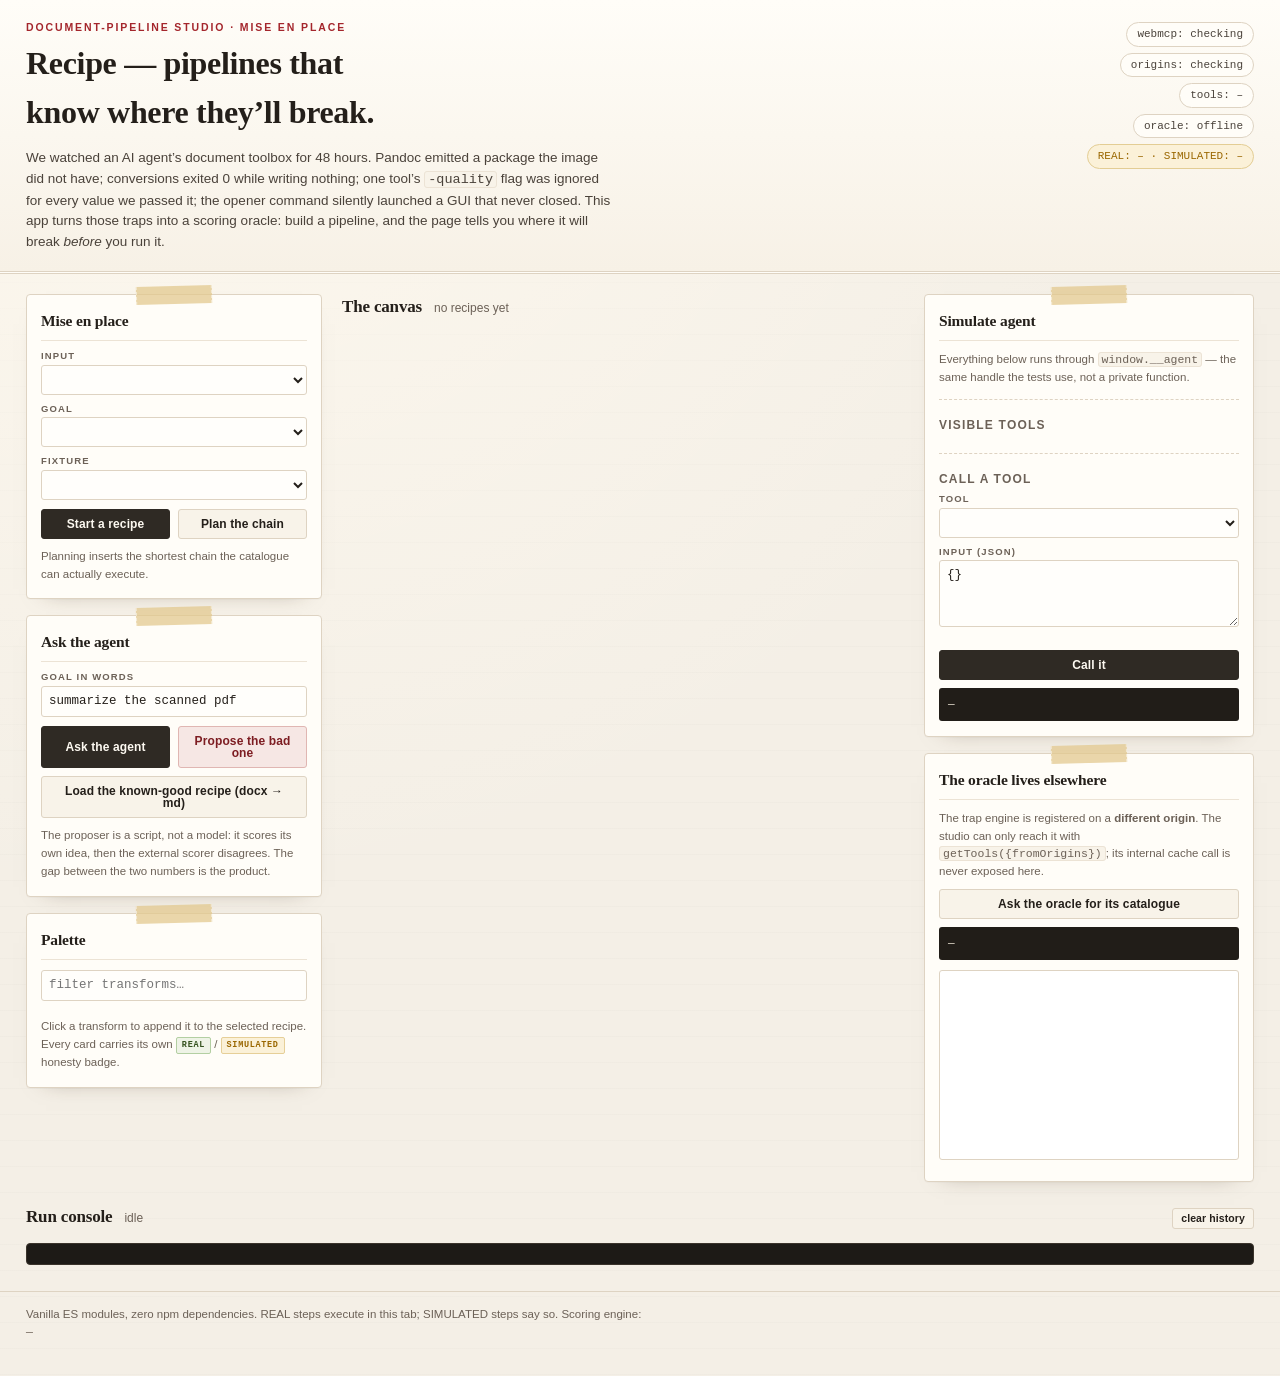
==== index.html @ 6dc4da79 "recipe: document-pipeline studio with cross-origin trap oracle" ====
<!doctype html>
<html lang="en">
<head>
<script src="/kit/mc.js"></script>
<meta charset="utf-8">
<meta name="viewport" content="width=device-width, initial-scale=1">
<title>Recipe — pipelines that know where they'll break.</title>
<link rel="stylesheet" href="./src/styles.css">
</head>
<body>
<header class="masthead">
  <div class="mast-inner">
    <div class="mast-left">
      <p class="kicker">document-pipeline studio · mise en place</p>
      <h1>Recipe — pipelines that know where they&rsquo;ll break.</h1>
      <p class="audit-note">
        We watched an AI agent&rsquo;s document toolbox for 48 hours. Pandoc emitted a package the image did not
        have; conversions exited&nbsp;0 while writing nothing; one tool&rsquo;s <code>-quality</code> flag was ignored for
        every value we passed it; the opener command silently launched a GUI that never closed. This app turns
        those traps into a scoring oracle: build a pipeline, and the page tells you where it will break
        <em>before</em> you run it.
      </p>
    </div>
    <div class="mast-right" id="status-pills" data-test="status-pills">
      <span class="pill" id="pill-engine">webmcp: checking</span>
      <span class="pill" id="pill-origin">origins: checking</span>
      <span class="pill" id="pill-tools">tools: –</span>
      <span class="pill" id="pill-oracle">oracle: offline</span>
      <span class="pill warn" id="pill-real">REAL: – · SIMULATED: –</span>
    </div>
  </div>
</header>

<main class="board">
  <!-- ---------------- left rail: mise en place ---------------- -->
  <aside class="rail" aria-label="Mise en place">
    <section class="card">
      <h2>Mise en place</h2>
      <label class="field">
        <span>Input</span>
        <select id="input-type" data-test="input-type"></select>
      </label>
      <label class="field">
        <span>Goal</span>
        <select id="goal-type" data-test="goal-type"></select>
      </label>
      <label class="field">
        <span>Fixture</span>
        <select id="fixture-id" data-test="fixture-id"></select>
      </label>
      <div class="btn-row">
        <button class="btn primary" id="btn-build" data-test="btn-build">Start a recipe</button>
        <button class="btn" id="btn-plan" data-test="btn-plan">Plan the chain</button>
      </div>
      <p class="hint" id="plan-hint">Planning inserts the shortest chain the catalogue can actually execute.</p>
    </section>

    <section class="card">
      <h2>Ask the agent</h2>
      <label class="field">
        <span>Goal in words</span>
        <input id="agent-goal" data-test="agent-goal" type="text" value="summarize the scanned pdf" spellcheck="false">
      </label>
      <div class="btn-row">
        <button class="btn primary" id="btn-ask" data-test="btn-ask">Ask the agent</button>
        <button class="btn danger" id="btn-bad" data-test="btn-bad">Propose the bad one</button>
      </div>
      <button class="btn wide" id="btn-good" data-test="btn-good">Load the known-good recipe (docx → md)</button>
      <p class="hint">The proposer is a script, not a model: it scores its own idea, then the external scorer
        disagrees. The gap between the two numbers is the product.</p>
    </section>

    <section class="card" id="palette-card">
      <h2>Palette <span class="count" id="palette-count"></span></h2>
      <input class="filter" id="palette-filter" type="search" placeholder="filter transforms…" data-test="palette-filter">
      <div id="palette" class="palette" data-test="palette"></div>
      <p class="hint">Click a transform to append it to the selected recipe. Every card carries its own
        <span class="badge real">REAL</span> / <span class="badge sim">SIMULATED</span> honesty badge.</p>
    </section>
  </aside>

  <!-- ---------------- center: canvas of pipeline index cards ---------------- -->
  <section class="canvas-wrap">
    <div class="canvas-head">
      <h2>The canvas</h2>
      <span class="muted" id="canvas-note">no recipes yet</span>
    </div>
    <div id="canvas" class="canvas" data-test="canvas"></div>
  </section>

  <!-- ---------------- right rail: agent + oracle ---------------- -->
  <aside class="rail" aria-label="Agent">
    <section class="card">
      <h2>Simulate agent</h2>
      <p class="hint">Everything below runs through <code>window.__agent</code> — the same handle the tests use,
        not a private function.</p>
      <div class="btn-row wrap" id="agent-quick" data-test="agent-quick"></div>
      <div class="sub">
        <h3>Visible tools <span class="count" id="tool-count"></span></h3>
        <ul id="agent-tools" class="tool-list" data-test="agent-tools"></ul>
      </div>
      <div class="sub">
        <h3>Call a tool</h3>
        <label class="field">
          <span>Tool</span>
          <select id="call-tool" data-test="call-tool"></select>
        </label>
        <label class="field">
          <span>Input (JSON)</span>
          <textarea id="call-input" rows="3" spellcheck="false" data-test="call-input">{}</textarea>
        </label>
        <button class="btn primary wide" id="btn-call" data-test="btn-call">Call it</button>
        <pre id="call-out" class="call-out" data-test="call-out">—</pre>
      </div>
    </section>

    <section class="card oracle-card">
      <h2>The oracle lives elsewhere</h2>
      <p class="hint">The trap engine is registered on a <strong>different origin</strong>. The studio can only reach
        it with <code>getTools({fromOrigins})</code>; its internal cache call is never exposed here.</p>
      <button class="btn wide" id="btn-oracle-inspect" data-test="btn-oracle-inspect">Ask the oracle for its catalogue</button>
      <pre id="oracle-out" class="call-out" data-test="oracle-out">—</pre>
      <iframe id="scorer-frame" name="scorer" title="Recipe scorer origin" data-test="scorer-frame"></iframe>
    </section>
  </aside>
</main>

<!-- ---------------- run console ---------------- -->
<section class="console-wrap" aria-label="Run console">
  <div class="canvas-head">
    <h2>Run console</h2>
    <span class="muted" id="run-note">idle</span>
    <button class="btn tiny" id="btn-clear-history" data-test="btn-clear-history">clear history</button>
  </div>
  <div id="console" class="console" data-test="console"><div class="lines" id="console-lines"></div></div>
</section>

<footer class="colophon">
  <span>Vanilla ES modules, zero npm dependencies. REAL steps execute in this tab; SIMULATED steps say so.
    Scoring engine: <span id="engine-stamp">—</span></span>
</footer>

<script type="module" src="./src/main.js"></script>
</body>
</html>
---- src/styles.css ----
/* Recipe — index cards, masking tape, a score you can read from across the room.
   Palette: warm paper + ink, rust for trap hits, olive for honest REAL badges. */

:root {
  --paper: #f4efe6;
  --paper-2: #fffdf8;
  --paper-3: #f8f3e9;
  --ink: #241f1a;
  --ink-2: #4a423a;
  --muted: #6c6157;
  --line: #ded3c2;
  --line-2: #ece3d5;
  --rust: #a4262c;
  --rust-soft: #f6e7e4;
  --olive: #4d6b34;
  --olive-soft: #eef3e6;
  --amber: #9a6700;
  --amber-soft: #fbf1d8;
  --tape: rgba(226, 200, 140, .72);
  --mono: ui-monospace, "SFMono-Regular", Menlo, Consolas, monospace;
  --sans: "Iowan Old Style", "Palatino Linotype", Palatino, Georgia, serif;
  --sans-ui: -apple-system, BlinkMacSystemFont, "Segoe UI", "Helvetica Neue", sans-serif;
}

* { box-sizing: border-box; }

html, body { margin: 0; padding: 0; }
body {
  background:
    radial-gradient(circle at 12% -10%, #fffaf0 0%, rgba(255, 250, 240, 0) 55%),
    repeating-linear-gradient(0deg, rgba(0, 0, 0, .014) 0 1px, rgba(0, 0, 0, 0) 1px 26px),
    var(--paper);
  color: var(--ink);
  font: 14px/1.55 var(--sans-ui);
  -webkit-font-smoothing: antialiased;
}

h1, h2, h3 { font-family: var(--sans); font-weight: 600; letter-spacing: -.01em; }
code, pre, .mono { font-family: var(--mono); }
a { color: var(--ink); }
em { font-style: italic; }

/* ---------------- masthead ---------------- */
.masthead { border-bottom: 3px double var(--line); background: linear-gradient(180deg, #fffdf8, #f7f1e6); }
.mast-inner {
  max-width: 1680px; margin: 0 auto; padding: 22px 26px 18px;
  display: flex; gap: 26px; align-items: flex-start; justify-content: space-between; flex-wrap: wrap;
}
.kicker {
  margin: 0 0 6px; font: 600 10.5px/1 var(--sans-ui); text-transform: uppercase;
  letter-spacing: .18em; color: var(--rust);
}
.masthead h1 { margin: 0 0 10px; font-size: clamp(22px, 2.5vw, 34px); max-width: 22ch; }
.audit-note { max-width: 78ch; color: var(--ink-2); margin: 0; font-size: 13.5px; }
.audit-note code { background: var(--paper-3); border: 1px solid var(--line-2); padding: 0 3px; border-radius: 3px; }
.mast-right { display: flex; flex-direction: column; gap: 6px; align-items: flex-end; }

.pill {
  font: 500 11px/1.5 var(--mono); border: 1px solid var(--line); background: var(--paper-2);
  border-radius: 999px; padding: 3px 10px; color: var(--ink-2); white-space: nowrap;
}
.pill.ok { border-color: #a9c79a; background: var(--olive-soft); color: #35521f; }
.pill.warn { border-color: #e3cd94; background: var(--amber-soft); color: var(--amber); }
.pill.bad { border-color: #e2b4b0; background: var(--rust-soft); color: var(--rust); }

/* ---------------- layout ---------------- */
.board {
  max-width: 1680px; margin: 0 auto; padding: 20px 26px 0;
  display: grid; grid-template-columns: 296px minmax(420px, 1fr) 330px; gap: 20px; align-items: start;
}
.rail { display: flex; flex-direction: column; gap: 16px; }
@media (max-width: 1180px) { .board { grid-template-columns: 1fr; } }

.card {
  position: relative; background: var(--paper-2); border: 1px solid var(--line);
  border-radius: 4px; padding: 14px 14px 15px;
  box-shadow: 0 1px 0 rgba(0, 0, 0, .02), 0 10px 22px -20px rgba(60, 40, 20, .5);
}
.card::after {
  content: ""; position: absolute; top: -9px; left: 50%; transform: translateX(-50%) rotate(-1.6deg);
  width: 74px; height: 18px; background: var(--tape); border-left: 1px dashed rgba(255, 255, 255, .5);
  border-right: 1px dashed rgba(255, 255, 255, .5);
}
.card h2 {
  margin: 0 0 10px; font-size: 15.5px; display: flex; align-items: baseline; gap: 8px;
  border-bottom: 1px solid var(--line-2); padding-bottom: 7px;
}
.card h3 { margin: 14px 0 6px; font-size: 12px; text-transform: uppercase; letter-spacing: .1em; color: var(--muted); font-family: var(--sans-ui); }
.count { font: 500 10.5px/1 var(--mono); color: var(--muted); }
.hint { color: var(--muted); font-size: 11.5px; margin: 9px 0 0; }
.hint code { background: var(--paper-3); padding: 0 3px; border-radius: 3px; border: 1px solid var(--line-2); }
.muted { color: var(--muted); font-size: 12px; }
.sub { border-top: 1px dashed var(--line); margin-top: 12px; padding-top: 2px; }

/* ---------------- controls ---------------- */
.field { display: block; margin-bottom: 9px; }
.field > span {
  display: block; font: 600 9.5px/1 var(--sans-ui); text-transform: uppercase;
  letter-spacing: .12em; color: var(--muted); margin-bottom: 4px;
}
select, input[type="text"], input[type="search"], textarea {
  width: 100%; font: 12.5px/1.4 var(--mono); color: var(--ink);
  background: #fffefb; border: 1px solid var(--line); border-radius: 3px; padding: 6px 7px;
}
textarea { resize: vertical; }
select:focus, input:focus, textarea:focus { outline: 2px solid #cbb98f; outline-offset: 1px; }

.btn {
  font: 600 12px/1 var(--sans-ui); letter-spacing: .01em; cursor: pointer;
  background: var(--paper-3); color: var(--ink); border: 1px solid var(--line);
  border-radius: 3px; padding: 8px 11px;
}
.btn:hover { background: #efe7d8; }
.btn:active { transform: translateY(1px); }
.btn.primary { background: #2f2a24; color: #fdf9f1; border-color: #2f2a24; }
.btn.primary:hover { background: #443c33; }
.btn.danger { background: var(--rust-soft); border-color: #e0b6b2; color: #7d1d22; }
.btn.wide { width: 100%; margin-top: 8px; }
.btn.tiny { font-size: 10.5px; padding: 4px 8px; }
.btn-row { display: flex; gap: 8px; }
.btn-row.wrap { flex-wrap: wrap; }
.btn-row .btn { flex: 1; }

.badge {
  display: inline-block; font: 700 8.5px/1.5 var(--mono); letter-spacing: .08em;
  border-radius: 2px; padding: 1px 5px; vertical-align: middle;
}
.badge.real { background: var(--olive-soft); color: #35521f; border: 1px solid #b3cfa2; }
.badge.sim { background: var(--amber-soft); color: var(--amber); border: 1px solid #e6cf98; }
.badge.trap { background: var(--rust-soft); color: var(--rust); border: 1px solid #e3b8b4; }

/* ---------------- palette ---------------- */
.palette { max-height: 336px; overflow: auto; display: flex; flex-direction: column; gap: 6px; margin-top: 8px; }
.pal-item {
  display: flex; align-items: center; gap: 8px; width: 100%; text-align: left; cursor: pointer;
  background: #fffefb; border: 1px solid var(--line-2); border-left: 3px solid var(--line);
  border-radius: 3px; padding: 6px 8px; font: inherit;
}
.pal-item:hover { background: var(--paper-3); border-left-color: #c2a86f; }
.pal-item.sim { border-left-color: #e0c68a; }
.pal-item.real { border-left-color: #9cba88; }
.pal-label { font: 12px/1.3 var(--mono); flex: 1; }
.pal-io { font: 10px/1.3 var(--mono); color: var(--muted); }

/* ---------------- canvas / index cards ---------------- */
.canvas-wrap { min-width: 0; }
.canvas-head { display: flex; align-items: baseline; gap: 12px; margin: 0 0 12px; }
.canvas-head h2 { margin: 0; font-size: 17px; }
.canvas-head .muted { flex: 1; }
.canvas { display: flex; gap: 18px; flex-wrap: wrap; align-items: flex-start; min-height: 300px; }

.pcard {
  position: relative; width: 344px; background:
    repeating-linear-gradient(0deg, rgba(120, 100, 70, .07) 0 1px, rgba(0, 0, 0, 0) 1px 22px),
    #fffdf6;
  border: 1px solid var(--line); border-radius: 3px; padding: 14px 14px 12px;
  box-shadow: 0 12px 24px -20px rgba(60, 40, 20, .65);
}
.pcard::before {
  content: ""; position: absolute; top: -10px; left: 26px; width: 88px; height: 20px;
  background: var(--tape); transform: rotate(-2.4deg);
}
.pcard.selected { outline: 2px solid #b79a5f; outline-offset: 2px; }
.pcard-head { display: flex; justify-content: space-between; align-items: flex-start; gap: 8px; }
.pcard-title { font-family: var(--sans); font-size: 16px; font-weight: 600; margin: 0; }
.pcard-id { font: 10px/1.4 var(--mono); color: var(--muted); }
.pcard-io { font: 11px/1.5 var(--mono); color: var(--ink-2); margin: 4px 0 8px; }
.pcard-io b { color: var(--ink); }

.stars { display: flex; align-items: center; gap: 6px; }
.stars .glyphs { font-size: 15px; letter-spacing: 1px; color: #c9b78d; }
.stars .glyphs .on { color: #2f2a24; }
.stars.dirty .glyphs { color: var(--rust); }
.stars.dirty .glyphs .on { color: var(--rust); }
.stars .num { font: 700 15px/1 var(--mono); }
.stars.dirty .num { color: var(--rust); }
.stars .lbl { font: 9.5px/1.4 var(--mono); color: var(--muted); text-transform: uppercase; letter-spacing: .08em; }

.steps { list-style: none; margin: 10px 0 0; padding: 0; display: flex; flex-direction: column; gap: 8px; }
.step {
  position: relative; border: 1px solid var(--line-2); border-radius: 3px; padding: 7px 8px;
  background: #fffefb;
}
.step + .step::before {
  content: "↓"; position: absolute; top: -14px; left: 14px; font-size: 11px; color: #b7a684;
}
.step-row { display: flex; align-items: center; gap: 6px; }
.step-label { font: 11.5px/1.35 var(--mono); flex: 1; }
.step-io { font: 10px/1.4 var(--mono); color: var(--muted); margin-top: 2px; }
.step-trap { margin-top: 5px; font-size: 11px; line-height: 1.45; color: #7a1d22; background: var(--rust-soft); border-left: 2px solid var(--rust); padding: 4px 6px; border-radius: 2px; }
.step-trap b { font: 700 10px/1.4 var(--mono); }
.pcard-actions { display: flex; gap: 6px; margin-top: 11px; flex-wrap: wrap; }
.pcard-score { margin-top: 9px; border-top: 1px dashed var(--line); padding-top: 8px; font-size: 11.5px; color: var(--ink-2); }
.pcard-score ul { margin: 6px 0 0; padding-left: 16px; }
.pcard-score li { margin-bottom: 3px; }
.pcard-score li code { color: var(--rust); font-weight: 700; }
.pcard-gap { margin-top: 8px; font: 11.5px/1.5 var(--mono); }
.pcard-gap .gapnum { color: var(--rust); font-weight: 700; }
.empty-canvas { color: var(--muted); font-size: 13px; border: 1px dashed var(--line); border-radius: 4px; padding: 26px 20px; width: 100%; text-align: center; }

/* ---------------- agent panel ---------------- */
.tool-list { list-style: none; margin: 0; padding: 0; max-height: 200px; overflow: auto; }
.tool-list li { font: 11px/1.45 var(--mono); padding: 3px 0; border-bottom: 1px dotted var(--line-2); display: flex; gap: 6px; }
.tool-list .x { color: var(--amber); font-size: 9px; border: 1px solid #e6cf98; background: var(--amber-soft); border-radius: 2px; padding: 0 3px; height: fit-content; }
.call-out {
  font: 11px/1.5 var(--mono); background: #211d18; color: #eee6d6; border-radius: 3px;
  padding: 8px 9px; margin: 8px 0 0; max-height: 220px; overflow: auto; white-space: pre-wrap; word-break: break-word;
}
#scorer-frame { width: 100%; height: 190px; border: 1px solid var(--line); border-radius: 3px; margin-top: 10px; background: #fff; }

/* ---------------- run console ---------------- */
.console-wrap { max-width: 1680px; margin: 22px auto 0; padding: 0 26px; }
.console {
  background: #1d1a16; color: #e8e0d1; border-radius: 4px; border: 1px solid #3a332b;
  padding: 10px 12px; max-height: 330px; overflow: auto;
}
.console .lines { display: flex; flex-direction: column; gap: 2px; }
.line { font: 11.5px/1.6 var(--mono); white-space: pre-wrap; word-break: break-word; }
.line.head { color: #f0d9a0; }
.line.ok { color: #b7d99a; }
.line.err { color: #ef9a95; }
.line.dim { color: #8d8577; }
.line .k { color: #7fc7d6; }
.artifact { display: inline-flex; align-items: center; gap: 6px; }
.artifact img { height: 46px; border: 1px solid #4a4239; border-radius: 2px; background: #fff; }
.artifact a { color: #f0d9a0; }

.colophon {
  max-width: 1680px; margin: 26px auto 0; padding: 14px 26px 34px;
  border-top: 1px solid var(--line); color: var(--muted); font-size: 11.5px;
}
.colophon span { display: block; max-width: 110ch; }
#engine-stamp { font-family: var(--mono); }
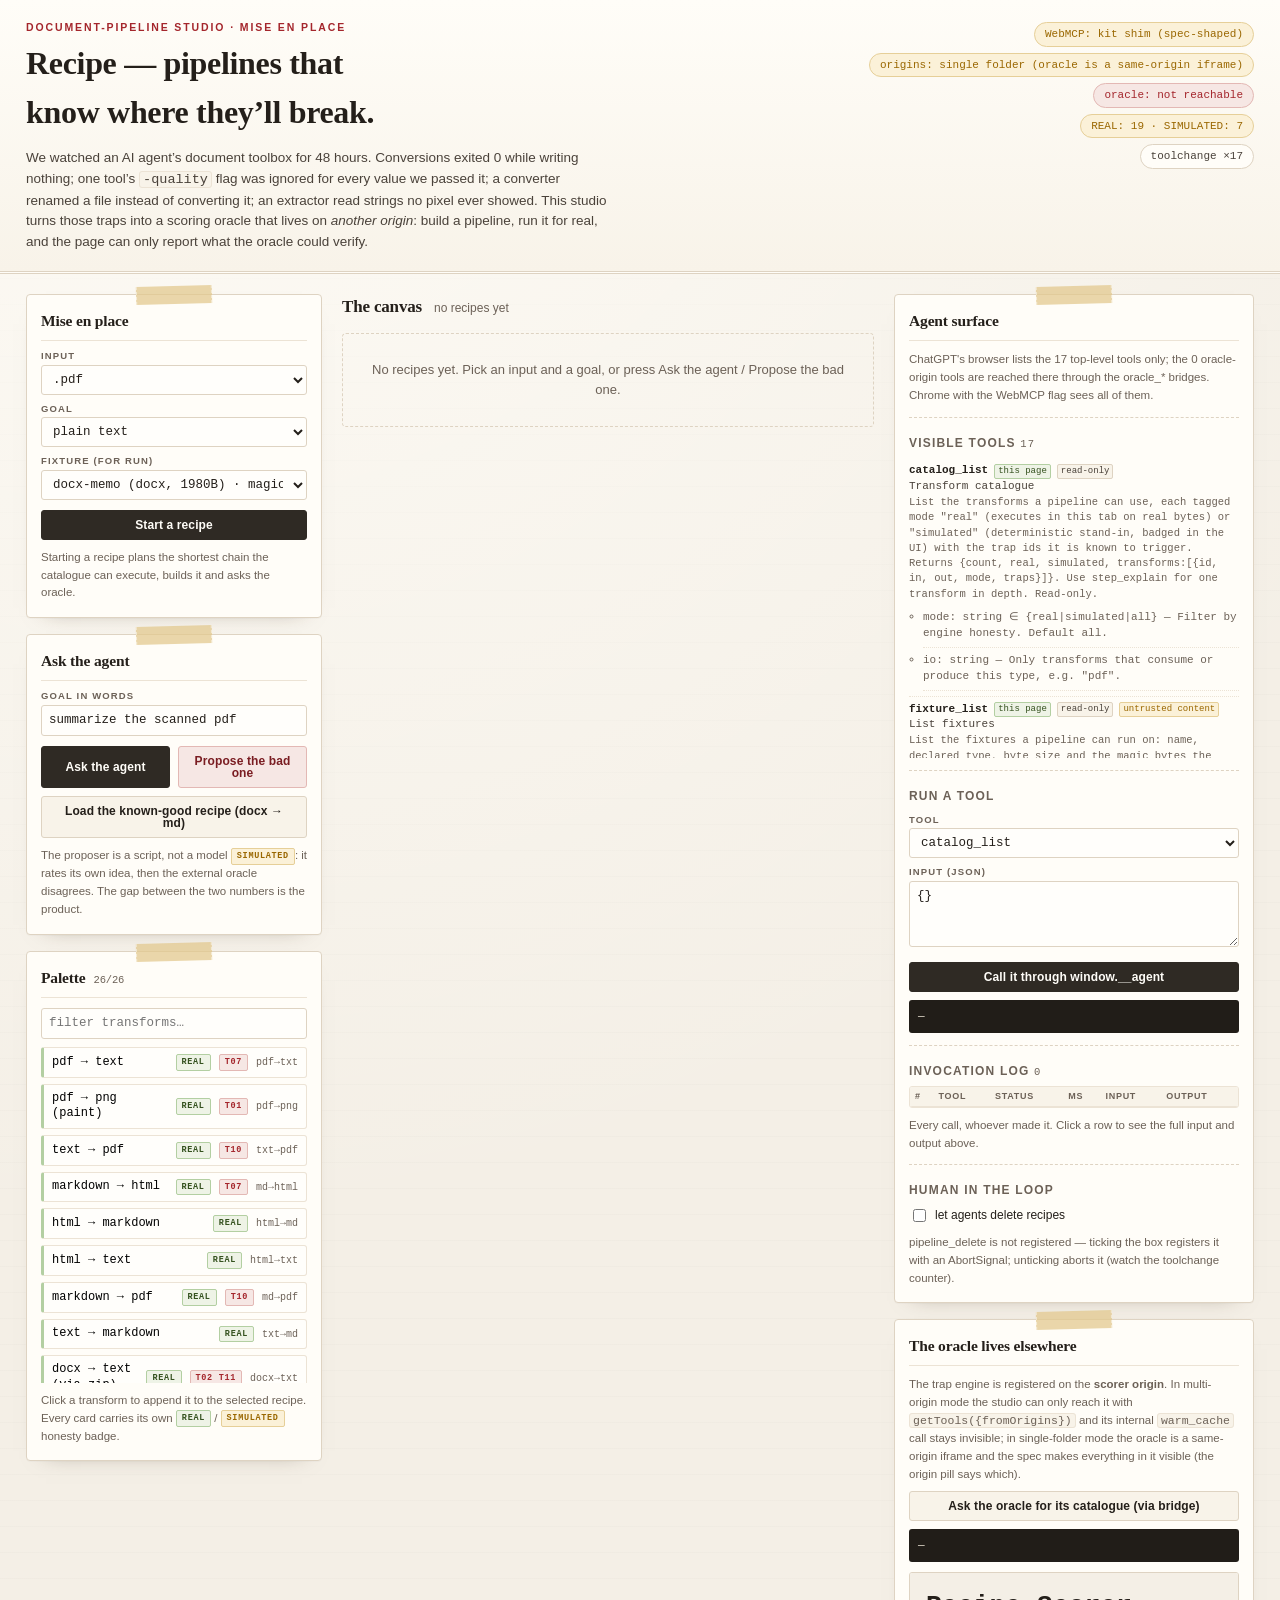
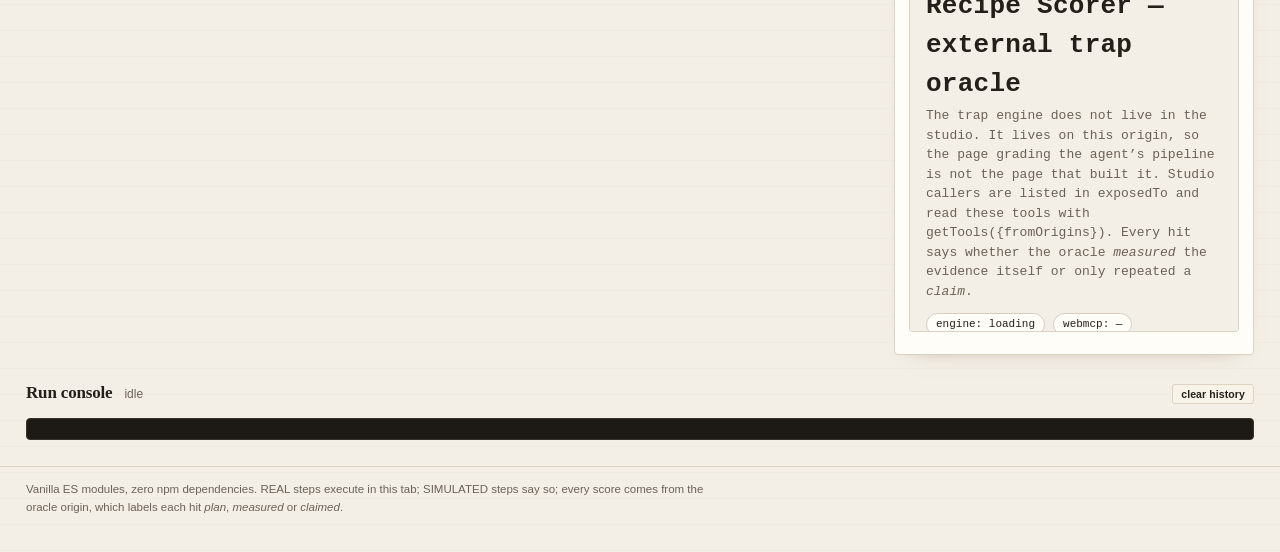
==== commit f4eefdb0: "recipe: kit v2 migration, external-only oracle with measured/claimed verdicts, bridges, rewritten te" ====
--- a/index.html
+++ b/index.html
@@ -4,7 +4,8 @@
 <script src="/kit/mc.js"></script>
 <meta charset="utf-8">
 <meta name="viewport" content="width=device-width, initial-scale=1">
-<title>Recipe — pipelines that know where they'll break.</title>
+<link rel="icon" href="data:,">
+<title>Recipe — pipelines that know where they'll break</title>
 <link rel="stylesheet" href="./src/styles.css">
 </head>
 <body>
@@ -14,19 +15,19 @@
       <p class="kicker">document-pipeline studio · mise en place</p>
       <h1>Recipe — pipelines that know where they&rsquo;ll break.</h1>
       <p class="audit-note">
-        We watched an AI agent&rsquo;s document toolbox for 48 hours. Pandoc emitted a package the image did not
-        have; conversions exited&nbsp;0 while writing nothing; one tool&rsquo;s <code>-quality</code> flag was ignored for
-        every value we passed it; the opener command silently launched a GUI that never closed. This app turns
-        those traps into a scoring oracle: build a pipeline, and the page tells you where it will break
-        <em>before</em> you run it.
+        We watched an AI agent&rsquo;s document toolbox for 48 hours. Conversions exited&nbsp;0 while writing nothing;
+        one tool&rsquo;s <code>-quality</code> flag was ignored for every value we passed it; a converter renamed a file
+        instead of converting it; an extractor read strings no pixel ever showed. This studio turns those traps into
+        a scoring oracle that lives on <em>another origin</em>: build a pipeline, run it for real, and the page can only
+        report what the oracle could verify.
       </p>
     </div>
-    <div class="mast-right" id="status-pills" data-test="status-pills">
-      <span class="pill" id="pill-engine">webmcp: checking</span>
+    <div class="mast-right" id="status-pills" data-test="status-pills" role="status" aria-live="polite">
+      <span class="pill" id="pill-engine" title="window.MC.native — native WebMCP needs Chrome 149+ with chrome://flags/#enable-webmcp-testing">WebMCP: checking</span>
       <span class="pill" id="pill-origin">origins: checking</span>
-      <span class="pill" id="pill-tools">tools: –</span>
       <span class="pill" id="pill-oracle">oracle: offline</span>
       <span class="pill warn" id="pill-real">REAL: – · SIMULATED: –</span>
+      <span class="pill" id="pill-toolchange">toolchange ×0</span>
     </div>
   </div>
 </header>
@@ -36,42 +37,34 @@
   <aside class="rail" aria-label="Mise en place">
     <section class="card">
       <h2>Mise en place</h2>
-      <label class="field">
-        <span>Input</span>
-        <select id="input-type" data-test="input-type"></select>
-      </label>
-      <label class="field">
-        <span>Goal</span>
-        <select id="goal-type" data-test="goal-type"></select>
-      </label>
-      <label class="field">
-        <span>Fixture</span>
-        <select id="fixture-id" data-test="fixture-id"></select>
-      </label>
+      <label class="field" for="input-type"><span>Input</span></label>
+      <select id="input-type" data-test="input-type"></select>
+      <label class="field" for="goal-type"><span>Goal</span></label>
+      <select id="goal-type" data-test="goal-type"></select>
+      <label class="field" for="fixture-id"><span>Fixture (for Run)</span></label>
+      <select id="fixture-id" data-test="fixture-id"></select>
       <div class="btn-row">
-        <button class="btn primary" id="btn-build" data-test="btn-build">Start a recipe</button>
-        <button class="btn" id="btn-plan" data-test="btn-plan">Plan the chain</button>
+        <button class="btn primary" id="btn-build" data-test="btn-build" type="button">Start a recipe</button>
       </div>
-      <p class="hint" id="plan-hint">Planning inserts the shortest chain the catalogue can actually execute.</p>
+      <p class="hint" id="plan-hint" role="status">Starting a recipe plans the shortest chain the catalogue can execute, builds it and asks the oracle.</p>
     </section>
 
     <section class="card">
       <h2>Ask the agent</h2>
-      <label class="field">
-        <span>Goal in words</span>
-        <input id="agent-goal" data-test="agent-goal" type="text" value="summarize the scanned pdf" spellcheck="false">
-      </label>
+      <label class="field" for="agent-goal"><span>Goal in words</span></label>
+      <input id="agent-goal" data-test="agent-goal" type="text" value="summarize the scanned pdf" spellcheck="false">
       <div class="btn-row">
-        <button class="btn primary" id="btn-ask" data-test="btn-ask">Ask the agent</button>
-        <button class="btn danger" id="btn-bad" data-test="btn-bad">Propose the bad one</button>
+        <button class="btn primary" id="btn-ask" data-test="btn-ask" type="button">Ask the agent</button>
+        <button class="btn danger" id="btn-bad" data-test="btn-bad" type="button">Propose the bad one</button>
       </div>
-      <button class="btn wide" id="btn-good" data-test="btn-good">Load the known-good recipe (docx → md)</button>
-      <p class="hint">The proposer is a script, not a model: it scores its own idea, then the external scorer
-        disagrees. The gap between the two numbers is the product.</p>
+      <button class="btn wide" id="btn-good" data-test="btn-good" type="button">Load the known-good recipe (docx → md)</button>
+      <p class="hint">The proposer is a script, not a model <span class="badge sim">SIMULATED</span>: it rates its own idea,
+        then the external oracle disagrees. The gap between the two numbers is the product.</p>
     </section>
 
     <section class="card" id="palette-card">
       <h2>Palette <span class="count" id="palette-count"></span></h2>
+      <label class="sr-only" for="palette-filter">Filter transforms</label>
       <input class="filter" id="palette-filter" type="search" placeholder="filter transforms…" data-test="palette-filter">
       <div id="palette" class="palette" data-test="palette"></div>
       <p class="hint">Click a transform to append it to the selected recipe. Every card carries its own
@@ -80,47 +73,59 @@
   </aside>
 
   <!-- ---------------- center: canvas of pipeline index cards ---------------- -->
-  <section class="canvas-wrap">
+  <section class="canvas-wrap" aria-label="Recipes">
     <div class="canvas-head">
       <h2>The canvas</h2>
-      <span class="muted" id="canvas-note">no recipes yet</span>
+      <span class="muted" id="canvas-note" role="status">no recipes yet</span>
     </div>
-    <div id="canvas" class="canvas" data-test="canvas"></div>
+    <div id="canvas" class="canvas" data-test="canvas" aria-live="polite"></div>
   </section>
 
-  <!-- ---------------- right rail: agent + oracle ---------------- -->
-  <aside class="rail" aria-label="Agent">
+  <!-- ---------------- right rail: agent surface + oracle ---------------- -->
+  <aside class="rail" aria-label="Agent surface">
     <section class="card">
-      <h2>Simulate agent</h2>
-      <p class="hint">Everything below runs through <code>window.__agent</code> — the same handle the tests use,
-        not a private function.</p>
-      <div class="btn-row wrap" id="agent-quick" data-test="agent-quick"></div>
+      <h2>Agent surface</h2>
+      <p class="hint" id="surface-note">Tools exactly as an agent sees them, from <code>getTools({fromOrigins})</code>.</p>
       <div class="sub">
         <h3>Visible tools <span class="count" id="tool-count"></span></h3>
         <ul id="agent-tools" class="tool-list" data-test="agent-tools"></ul>
       </div>
       <div class="sub">
-        <h3>Call a tool</h3>
-        <label class="field">
-          <span>Tool</span>
-          <select id="call-tool" data-test="call-tool"></select>
+        <h3>Run a tool</h3>
+        <label class="field" for="call-tool"><span>Tool</span></label>
+        <select id="call-tool" data-test="call-tool"></select>
+        <label class="field" for="call-input"><span>Input (JSON)</span></label>
+        <textarea id="call-input" rows="3" spellcheck="false" data-test="call-input">{}</textarea>
+        <button class="btn primary wide" id="btn-call" data-test="btn-call" type="button">Call it through window.__agent</button>
+        <pre id="call-out" class="call-out" data-test="call-out" role="status" aria-live="polite">—</pre>
+      </div>
+      <div class="sub">
+        <h3>Invocation log <span class="count" id="invocation-count"></span></h3>
+        <div class="table-wrap">
+          <table class="invocations" data-test="invocations">
+            <thead><tr><th scope="col">#</th><th scope="col">tool</th><th scope="col">status</th><th scope="col">ms</th><th scope="col">input</th><th scope="col">output</th></tr></thead>
+            <tbody id="invocations" role="log" aria-live="polite"></tbody>
+          </table>
+        </div>
+        <p class="hint">Every call, whoever made it. Click a row to see the full input and output above.</p>
+      </div>
+      <div class="sub">
+        <h3>Human in the loop</h3>
+        <label class="check" for="chk-delete">
+          <input type="checkbox" id="chk-delete" data-test="chk-delete"> let agents delete recipes
         </label>
-        <label class="field">
-          <span>Input (JSON)</span>
-          <textarea id="call-input" rows="3" spellcheck="false" data-test="call-input">{}</textarea>
-        </label>
-        <button class="btn primary wide" id="btn-call" data-test="btn-call">Call it</button>
-        <pre id="call-out" class="call-out" data-test="call-out">—</pre>
+        <p class="hint" id="delete-note" role="status">pipeline_delete is not registered — ticking the box registers it with an AbortSignal; unticking aborts it (watch the toolchange counter).</p>
       </div>
     </section>
 
     <section class="card oracle-card">
       <h2>The oracle lives elsewhere</h2>
-      <p class="hint">The trap engine is registered on a <strong>different origin</strong>. The studio can only reach
-        it with <code>getTools({fromOrigins})</code>; its internal cache call is never exposed here.</p>
-      <button class="btn wide" id="btn-oracle-inspect" data-test="btn-oracle-inspect">Ask the oracle for its catalogue</button>
-      <pre id="oracle-out" class="call-out" data-test="oracle-out">—</pre>
-      <iframe id="scorer-frame" name="scorer" title="Recipe scorer origin" data-test="scorer-frame"></iframe>
+      <p class="hint">The trap engine is registered on the <strong>scorer origin</strong>. In multi-origin mode the studio can only reach
+        it with <code>getTools({fromOrigins})</code> and its internal <code>warm_cache</code> call stays invisible; in single-folder
+        mode the oracle is a same-origin iframe and the spec makes everything in it visible (the origin pill says which).</p>
+      <button class="btn wide" id="btn-oracle-inspect" data-test="btn-oracle-inspect" type="button">Ask the oracle for its catalogue (via bridge)</button>
+      <pre id="oracle-out" class="call-out" data-test="oracle-out" role="status" aria-live="polite">—</pre>
+      <iframe id="scorer-frame" name="scorer" title="Recipe scorer origin" allow="tools" data-test="scorer-frame" width="300" height="360"></iframe>
     </section>
   </aside>
 </main>
@@ -129,15 +134,15 @@
 <section class="console-wrap" aria-label="Run console">
   <div class="canvas-head">
     <h2>Run console</h2>
-    <span class="muted" id="run-note">idle</span>
-    <button class="btn tiny" id="btn-clear-history" data-test="btn-clear-history">clear history</button>
+    <span class="muted" id="run-note" role="status">idle</span>
+    <button class="btn tiny" id="btn-clear-history" data-test="btn-clear-history" type="button">clear history</button>
   </div>
-  <div id="console" class="console" data-test="console"><div class="lines" id="console-lines"></div></div>
+  <div id="console" class="console" data-test="console"><div class="lines" id="console-lines" role="log" aria-live="polite"></div></div>
 </section>
 
 <footer class="colophon">
-  <span>Vanilla ES modules, zero npm dependencies. REAL steps execute in this tab; SIMULATED steps say so.
-    Scoring engine: <span id="engine-stamp">—</span></span>
+  <span>Vanilla ES modules, zero npm dependencies. REAL steps execute in this tab; SIMULATED steps say so; every score
+    comes from the oracle origin, which labels each hit <em>plan</em>, <em>measured</em> or <em>claimed</em>.</span>
 </footer>
 
 <script type="module" src="./src/main.js"></script>
--- a/src/styles.css
+++ b/src/styles.css
@@ -1,55 +1,75 @@
 /* Recipe — index cards, masking tape, a score you can read from across the room.
-   Palette: warm paper + ink, rust for trap hits, olive for honest REAL badges. */
-
+   Palette: warm paper + ink, rust for trap hits, olive for honest REAL badges.
+   Order: tokens → resets → masthead → layout → controls → palette → canvas → agent surface → console → media. */
+
+/* ---------------- tokens ---------------- */
 :root {
   --paper: #f4efe6;
   --paper-2: #fffdf8;
   --paper-3: #f8f3e9;
+  --paper-4: #fffefb;
   --ink: #241f1a;
   --ink-2: #4a423a;
+  --ink-dark: #2f2a24;
+  --ink-hover: #443c33;
   --muted: #6c6157;
   --line: #ded3c2;
   --line-2: #ece3d5;
   --rust: #a4262c;
   --rust-soft: #f6e7e4;
-  --olive: #4d6b34;
+  --rust-line: #e3b8b4;
+  --rust-text: #7a1d22;
+  --olive: #35521f;
   --olive-soft: #eef3e6;
+  --olive-line: #b3cfa2;
   --amber: #9a6700;
   --amber-soft: #fbf1d8;
+  --amber-line: #e6cf98;
+  --gold: #b79a5f;
+  --gold-soft: #cbb98f;
   --tape: rgba(226, 200, 140, .72);
-  --mono: ui-monospace, "SFMono-Regular", Menlo, Consolas, monospace;
-  --sans: "Iowan Old Style", "Palatino Linotype", Palatino, Georgia, serif;
-  --sans-ui: -apple-system, BlinkMacSystemFont, "Segoe UI", "Helvetica Neue", sans-serif;
-}
-
+  --star-off: #c9b78d;
+  --console-bg: #1d1a16;
+  --console-fg: #e8e0d1;
+  --console-line: #3a332b;
+  --console-head: #f0d9a0;
+  --console-ok: #b7d99a;
+  --console-err: #ef9a95;
+  --console-dim: #8d8577;
+  --out-bg: #211d18;
+  --out-fg: #eee6d6;
+  --focus: #a4262c;
+  --mono: ui-monospace, 'SFMono-Regular', Menlo, Consolas, monospace;
+  --serif: 'Iowan Old Style', 'Palatino Linotype', Palatino, Georgia, serif;
+  --sans: -apple-system, BlinkMacSystemFont, 'Segoe UI', 'Helvetica Neue', sans-serif;
+  --gap: 8px;
+}
+
+/* ---------------- resets ---------------- */
 * { box-sizing: border-box; }
-
 html, body { margin: 0; padding: 0; }
 body {
   background:
-    radial-gradient(circle at 12% -10%, #fffaf0 0%, rgba(255, 250, 240, 0) 55%),
+    radial-gradient(circle at 12% -10%, var(--paper-2) 0%, rgba(255, 250, 240, 0) 55%),
     repeating-linear-gradient(0deg, rgba(0, 0, 0, .014) 0 1px, rgba(0, 0, 0, 0) 1px 26px),
     var(--paper);
   color: var(--ink);
-  font: 14px/1.55 var(--sans-ui);
+  font: 14px/1.55 var(--sans);
   -webkit-font-smoothing: antialiased;
 }
-
-h1, h2, h3 { font-family: var(--sans); font-weight: 600; letter-spacing: -.01em; }
+h1, h2, h3 { font-family: var(--serif); font-weight: 600; letter-spacing: -.01em; }
 code, pre, .mono { font-family: var(--mono); }
-a { color: var(--ink); }
-em { font-style: italic; }
+button { font: inherit; cursor: pointer; }
+:focus-visible { outline: 2px solid var(--focus); outline-offset: 2px; }
+.sr-only { position: absolute; width: 1px; height: 1px; overflow: hidden; clip: rect(0 0 0 0); white-space: nowrap; }
 
 /* ---------------- masthead ---------------- */
-.masthead { border-bottom: 3px double var(--line); background: linear-gradient(180deg, #fffdf8, #f7f1e6); }
+.masthead { border-bottom: 3px double var(--line); background: linear-gradient(180deg, var(--paper-2), var(--paper-3)); }
 .mast-inner {
   max-width: 1680px; margin: 0 auto; padding: 22px 26px 18px;
   display: flex; gap: 26px; align-items: flex-start; justify-content: space-between; flex-wrap: wrap;
 }
-.kicker {
-  margin: 0 0 6px; font: 600 10.5px/1 var(--sans-ui); text-transform: uppercase;
-  letter-spacing: .18em; color: var(--rust);
-}
+.kicker { margin: 0 0 6px; font: 600 10.5px/1 var(--sans); text-transform: uppercase; letter-spacing: .18em; color: var(--rust); }
 .masthead h1 { margin: 0 0 10px; font-size: clamp(22px, 2.5vw, 34px); max-width: 22ch; }
 .audit-note { max-width: 78ch; color: var(--ink-2); margin: 0; font-size: 13.5px; }
 .audit-note code { background: var(--paper-3); border: 1px solid var(--line-2); padding: 0 3px; border-radius: 3px; }
@@ -59,17 +79,16 @@
   font: 500 11px/1.5 var(--mono); border: 1px solid var(--line); background: var(--paper-2);
   border-radius: 999px; padding: 3px 10px; color: var(--ink-2); white-space: nowrap;
 }
-.pill.ok { border-color: #a9c79a; background: var(--olive-soft); color: #35521f; }
-.pill.warn { border-color: #e3cd94; background: var(--amber-soft); color: var(--amber); }
-.pill.bad { border-color: #e2b4b0; background: var(--rust-soft); color: var(--rust); }
+.pill.ok { border-color: var(--olive-line); background: var(--olive-soft); color: var(--olive); }
+.pill.warn { border-color: var(--amber-line); background: var(--amber-soft); color: var(--amber); }
+.pill.bad { border-color: var(--rust-line); background: var(--rust-soft); color: var(--rust); }
 
 /* ---------------- layout ---------------- */
 .board {
   max-width: 1680px; margin: 0 auto; padding: 20px 26px 0;
-  display: grid; grid-template-columns: 296px minmax(420px, 1fr) 330px; gap: 20px; align-items: start;
-}
-.rail { display: flex; flex-direction: column; gap: 16px; }
-@media (max-width: 1180px) { .board { grid-template-columns: 1fr; } }
+  display: grid; grid-template-columns: 296px minmax(420px, 1fr) 360px; gap: 20px; align-items: start;
+}
+.rail { display: flex; flex-direction: column; gap: 16px; min-width: 0; }
 
 .card {
   position: relative; background: var(--paper-2); border: 1px solid var(--line);
@@ -77,68 +96,67 @@
   box-shadow: 0 1px 0 rgba(0, 0, 0, .02), 0 10px 22px -20px rgba(60, 40, 20, .5);
 }
 .card::after {
-  content: ""; position: absolute; top: -9px; left: 50%; transform: translateX(-50%) rotate(-1.6deg);
+  content: ''; position: absolute; top: -9px; left: 50%; transform: translateX(-50%) rotate(-1.6deg);
   width: 74px; height: 18px; background: var(--tape); border-left: 1px dashed rgba(255, 255, 255, .5);
   border-right: 1px dashed rgba(255, 255, 255, .5);
 }
 .card h2 {
-  margin: 0 0 10px; font-size: 15.5px; display: flex; align-items: baseline; gap: 8px;
+  margin: 0 0 10px; font-size: 15.5px; display: flex; align-items: baseline; gap: var(--gap);
   border-bottom: 1px solid var(--line-2); padding-bottom: 7px;
 }
-.card h3 { margin: 14px 0 6px; font-size: 12px; text-transform: uppercase; letter-spacing: .1em; color: var(--muted); font-family: var(--sans-ui); }
+.card h3 { margin: 14px 0 6px; font-size: 12px; text-transform: uppercase; letter-spacing: .1em; color: var(--muted); font-family: var(--sans); }
 .count { font: 500 10.5px/1 var(--mono); color: var(--muted); }
 .hint { color: var(--muted); font-size: 11.5px; margin: 9px 0 0; }
 .hint code { background: var(--paper-3); padding: 0 3px; border-radius: 3px; border: 1px solid var(--line-2); }
 .muted { color: var(--muted); font-size: 12px; }
+.tight { margin: 6px 0 0; }
+.tiny { font-size: 10.5px; margin: 7px 0 0; }
 .sub { border-top: 1px dashed var(--line); margin-top: 12px; padding-top: 2px; }
 
 /* ---------------- controls ---------------- */
-.field { display: block; margin-bottom: 9px; }
-.field > span {
-  display: block; font: 600 9.5px/1 var(--sans-ui); text-transform: uppercase;
-  letter-spacing: .12em; color: var(--muted); margin-bottom: 4px;
-}
-select, input[type="text"], input[type="search"], textarea {
+.field { display: block; margin: 9px 0 4px; }
+.field > span { display: block; font: 600 9.5px/1 var(--sans); text-transform: uppercase; letter-spacing: .12em; color: var(--muted); }
+select, input[type='text'], input[type='search'], textarea {
   width: 100%; font: 12.5px/1.4 var(--mono); color: var(--ink);
-  background: #fffefb; border: 1px solid var(--line); border-radius: 3px; padding: 6px 7px;
+  background: var(--paper-4); border: 1px solid var(--line); border-radius: 3px; padding: 6px 7px;
 }
 textarea { resize: vertical; }
-select:focus, input:focus, textarea:focus { outline: 2px solid #cbb98f; outline-offset: 1px; }
+.check { display: flex; gap: 6px; align-items: center; font-size: 12px; margin-top: 6px; }
+.check input { width: auto; }
 
 .btn {
-  font: 600 12px/1 var(--sans-ui); letter-spacing: .01em; cursor: pointer;
+  font: 600 12px/1 var(--sans); letter-spacing: .01em;
   background: var(--paper-3); color: var(--ink); border: 1px solid var(--line);
   border-radius: 3px; padding: 8px 11px;
 }
-.btn:hover { background: #efe7d8; }
+.btn:hover { background: var(--line-2); }
 .btn:active { transform: translateY(1px); }
-.btn.primary { background: #2f2a24; color: #fdf9f1; border-color: #2f2a24; }
-.btn.primary:hover { background: #443c33; }
-.btn.danger { background: var(--rust-soft); border-color: #e0b6b2; color: #7d1d22; }
+.btn.primary { background: var(--ink-dark); color: var(--paper-2); border-color: var(--ink-dark); }
+.btn.primary:hover { background: var(--ink-hover); }
+.btn.danger { background: var(--rust-soft); border-color: var(--rust-line); color: var(--rust-text); }
 .btn.wide { width: 100%; margin-top: 8px; }
 .btn.tiny { font-size: 10.5px; padding: 4px 8px; }
-.btn-row { display: flex; gap: 8px; }
-.btn-row.wrap { flex-wrap: wrap; }
+.btn-row { display: flex; gap: var(--gap); margin-top: 10px; }
 .btn-row .btn { flex: 1; }
 
 .badge {
   display: inline-block; font: 700 8.5px/1.5 var(--mono); letter-spacing: .08em;
-  border-radius: 2px; padding: 1px 5px; vertical-align: middle;
-}
-.badge.real { background: var(--olive-soft); color: #35521f; border: 1px solid #b3cfa2; }
-.badge.sim { background: var(--amber-soft); color: var(--amber); border: 1px solid #e6cf98; }
-.badge.trap { background: var(--rust-soft); color: var(--rust); border: 1px solid #e3b8b4; }
+  border-radius: 2px; padding: 1px 5px; vertical-align: middle; border: 1px solid var(--line);
+}
+.badge.real { background: var(--olive-soft); color: var(--olive); border-color: var(--olive-line); }
+.badge.sim { background: var(--amber-soft); color: var(--amber); border-color: var(--amber-line); }
+.badge.trap { background: var(--rust-soft); color: var(--rust); border-color: var(--rust-line); }
 
 /* ---------------- palette ---------------- */
 .palette { max-height: 336px; overflow: auto; display: flex; flex-direction: column; gap: 6px; margin-top: 8px; }
 .pal-item {
-  display: flex; align-items: center; gap: 8px; width: 100%; text-align: left; cursor: pointer;
-  background: #fffefb; border: 1px solid var(--line-2); border-left: 3px solid var(--line);
-  border-radius: 3px; padding: 6px 8px; font: inherit;
-}
-.pal-item:hover { background: var(--paper-3); border-left-color: #c2a86f; }
-.pal-item.sim { border-left-color: #e0c68a; }
-.pal-item.real { border-left-color: #9cba88; }
+  display: flex; align-items: center; gap: var(--gap); width: 100%; text-align: left;
+  background: var(--paper-4); border: 1px solid var(--line-2); border-left: 3px solid var(--line);
+  border-radius: 3px; padding: 6px 8px;
+}
+.pal-item:hover { background: var(--paper-3); border-left-color: var(--gold); }
+.pal-item.simulated { border-left-color: var(--amber-line); }
+.pal-item.real { border-left-color: var(--olive-line); }
 .pal-label { font: 12px/1.3 var(--mono); flex: 1; }
 .pal-io { font: 10px/1.3 var(--mono); color: var(--muted); }
 
@@ -150,84 +168,101 @@
 .canvas { display: flex; gap: 18px; flex-wrap: wrap; align-items: flex-start; min-height: 300px; }
 
 .pcard {
-  position: relative; width: 344px; background:
+  position: relative; width: 344px; max-width: 100%; background:
     repeating-linear-gradient(0deg, rgba(120, 100, 70, .07) 0 1px, rgba(0, 0, 0, 0) 1px 22px),
-    #fffdf6;
+    var(--paper-2);
   border: 1px solid var(--line); border-radius: 3px; padding: 14px 14px 12px;
   box-shadow: 0 12px 24px -20px rgba(60, 40, 20, .65);
 }
 .pcard::before {
-  content: ""; position: absolute; top: -10px; left: 26px; width: 88px; height: 20px;
+  content: ''; position: absolute; top: -10px; left: 26px; width: 88px; height: 20px;
   background: var(--tape); transform: rotate(-2.4deg);
 }
-.pcard.selected { outline: 2px solid #b79a5f; outline-offset: 2px; }
-.pcard-head { display: flex; justify-content: space-between; align-items: flex-start; gap: 8px; }
-.pcard-title { font-family: var(--sans); font-size: 16px; font-weight: 600; margin: 0; }
+.pcard.selected { outline: 2px solid var(--gold); outline-offset: 2px; }
+.pcard-head { display: flex; justify-content: space-between; align-items: flex-start; gap: var(--gap); }
+.pcard-title { font-family: var(--serif); font-size: 16px; font-weight: 600; margin: 0; }
 .pcard-id { font: 10px/1.4 var(--mono); color: var(--muted); }
 .pcard-io { font: 11px/1.5 var(--mono); color: var(--ink-2); margin: 4px 0 8px; }
 .pcard-io b { color: var(--ink); }
+.pcard-io.rationale { font-style: italic; }
 
 .stars { display: flex; align-items: center; gap: 6px; }
-.stars .glyphs { font-size: 15px; letter-spacing: 1px; color: #c9b78d; }
-.stars .glyphs .on { color: #2f2a24; }
+.stars .glyphs { font-size: 15px; letter-spacing: 1px; color: var(--star-off); }
+.stars .glyphs .on, .stars .glyphs .half { color: var(--ink-dark); }
 .stars.dirty .glyphs { color: var(--rust); }
-.stars.dirty .glyphs .on { color: var(--rust); }
+.stars.dirty .glyphs .on, .stars.dirty .glyphs .half { color: var(--rust); }
 .stars .num { font: 700 15px/1 var(--mono); }
 .stars.dirty .num { color: var(--rust); }
 .stars .lbl { font: 9.5px/1.4 var(--mono); color: var(--muted); text-transform: uppercase; letter-spacing: .08em; }
 
-.steps { list-style: none; margin: 10px 0 0; padding: 0; display: flex; flex-direction: column; gap: 8px; }
-.step {
-  position: relative; border: 1px solid var(--line-2); border-radius: 3px; padding: 7px 8px;
-  background: #fffefb;
-}
-.step + .step::before {
-  content: "↓"; position: absolute; top: -14px; left: 14px; font-size: 11px; color: #b7a684;
-}
+.steps { list-style: none; margin: 10px 0 0; padding: 0; display: flex; flex-direction: column; gap: var(--gap); }
+.step { position: relative; border: 1px solid var(--line-2); border-radius: 3px; padding: 7px 8px; background: var(--paper-4); }
+.step + .step::before { content: '↓'; position: absolute; top: -14px; left: 14px; font-size: 11px; color: var(--gold); }
 .step-row { display: flex; align-items: center; gap: 6px; }
 .step-label { font: 11.5px/1.35 var(--mono); flex: 1; }
 .step-io { font: 10px/1.4 var(--mono); color: var(--muted); margin-top: 2px; }
-.step-trap { margin-top: 5px; font-size: 11px; line-height: 1.45; color: #7a1d22; background: var(--rust-soft); border-left: 2px solid var(--rust); padding: 4px 6px; border-radius: 2px; }
+.step-io.run.ok { color: var(--olive); }
+.step-io.run.err { color: var(--rust); font-weight: 600; }
+.step-trap { margin-top: 5px; font-size: 11px; line-height: 1.45; color: var(--rust-text); background: var(--rust-soft); border-left: 2px solid var(--rust); padding: 4px 6px; border-radius: 2px; }
 .step-trap b { font: 700 10px/1.4 var(--mono); }
 .pcard-actions { display: flex; gap: 6px; margin-top: 11px; flex-wrap: wrap; }
 .pcard-score { margin-top: 9px; border-top: 1px dashed var(--line); padding-top: 8px; font-size: 11.5px; color: var(--ink-2); }
 .pcard-score ul { margin: 6px 0 0; padding-left: 16px; }
 .pcard-score li { margin-bottom: 3px; }
 .pcard-score li code { color: var(--rust); font-weight: 700; }
+.basis { font: 700 8.5px/1.5 var(--mono); letter-spacing: .06em; border-radius: 2px; padding: 0 4px; border: 1px solid var(--line); text-transform: uppercase; }
+.basis.plan { background: var(--paper-3); color: var(--ink-2); }
+.basis.measured { background: var(--olive-soft); color: var(--olive); border-color: var(--olive-line); }
+.basis.claimed { background: var(--amber-soft); color: var(--amber); border-color: var(--amber-line); }
+.evidence { font-size: 10.5px; margin: 6px 0 0; color: var(--rust-text); }
 .pcard-gap { margin-top: 8px; font: 11.5px/1.5 var(--mono); }
 .pcard-gap .gapnum { color: var(--rust); font-weight: 700; }
 .empty-canvas { color: var(--muted); font-size: 13px; border: 1px dashed var(--line); border-radius: 4px; padding: 26px 20px; width: 100%; text-align: center; }
 
-/* ---------------- agent panel ---------------- */
-.tool-list { list-style: none; margin: 0; padding: 0; max-height: 200px; overflow: auto; }
-.tool-list li { font: 11px/1.45 var(--mono); padding: 3px 0; border-bottom: 1px dotted var(--line-2); display: flex; gap: 6px; }
-.tool-list .x { color: var(--amber); font-size: 9px; border: 1px solid #e6cf98; background: var(--amber-soft); border-radius: 2px; padding: 0 3px; height: fit-content; }
+/* ---------------- agent surface ---------------- */
+.tool-list { list-style: none; margin: 0; padding: 0; max-height: 300px; overflow: auto; }
+.tool-list li { font: 11px/1.45 var(--mono); padding: 5px 0; border-bottom: 1px dotted var(--line-2); }
+.tool-head { display: flex; gap: 6px; align-items: center; flex-wrap: wrap; }
+.tool-name { font-weight: 700; }
+.tool-title { color: var(--ink-2); }
+.tool-desc { color: var(--muted); font-size: 10.5px; white-space: normal; }
+.tool-params { margin: 3px 0 0; padding-left: 14px; color: var(--muted); font-size: 10px; }
+.x { color: var(--amber); font-size: 9px; border: 1px solid var(--amber-line); background: var(--amber-soft); border-radius: 2px; padding: 0 3px; height: fit-content; }
+.x.local { color: var(--olive); border-color: var(--olive-line); background: var(--olive-soft); }
+.x.ro { color: var(--ink-2); border-color: var(--line); background: var(--paper-3); }
 .call-out {
-  font: 11px/1.5 var(--mono); background: #211d18; color: #eee6d6; border-radius: 3px;
+  font: 11px/1.5 var(--mono); background: var(--out-bg); color: var(--out-fg); border-radius: 3px;
   padding: 8px 9px; margin: 8px 0 0; max-height: 220px; overflow: auto; white-space: pre-wrap; word-break: break-word;
 }
-#scorer-frame { width: 100%; height: 190px; border: 1px solid var(--line); border-radius: 3px; margin-top: 10px; background: #fff; }
+.table-wrap { overflow-x: auto; max-height: 220px; overflow-y: auto; border: 1px solid var(--line-2); border-radius: 3px; }
+.invocations { border-collapse: collapse; width: 100%; font-size: 10.5px; }
+.invocations th, .invocations td { text-align: left; padding: 3px 5px; border-bottom: 1px solid var(--line-2); vertical-align: top; white-space: nowrap; }
+.invocations th { font: 600 9px/1.4 var(--sans); text-transform: uppercase; letter-spacing: .08em; color: var(--muted); background: var(--paper-3); position: sticky; top: 0; }
+.invocations tr.err td { color: var(--rust-text); }
+.invocations tr { cursor: pointer; }
+.invocations tr:hover td { background: var(--paper-3); }
+.clip { max-width: 180px; overflow: hidden; text-overflow: ellipsis; }
+#scorer-frame { width: 100%; height: 360px; border: 1px solid var(--line); border-radius: 3px; margin-top: 10px; background: var(--paper-2); }
 
 /* ---------------- run console ---------------- */
 .console-wrap { max-width: 1680px; margin: 22px auto 0; padding: 0 26px; }
-.console {
-  background: #1d1a16; color: #e8e0d1; border-radius: 4px; border: 1px solid #3a332b;
-  padding: 10px 12px; max-height: 330px; overflow: auto;
-}
+.console { background: var(--console-bg); color: var(--console-fg); border-radius: 4px; border: 1px solid var(--console-line); padding: 10px 12px; max-height: 330px; overflow: auto; }
 .console .lines { display: flex; flex-direction: column; gap: 2px; }
 .line { font: 11.5px/1.6 var(--mono); white-space: pre-wrap; word-break: break-word; }
-.line.head { color: #f0d9a0; }
-.line.ok { color: #b7d99a; }
-.line.err { color: #ef9a95; }
-.line.dim { color: #8d8577; }
-.line .k { color: #7fc7d6; }
+.line.head { color: var(--console-head); }
+.line.ok { color: var(--console-ok); }
+.line.err { color: var(--console-err); }
+.line.dim { color: var(--console-dim); }
 .artifact { display: inline-flex; align-items: center; gap: 6px; }
-.artifact img { height: 46px; border: 1px solid #4a4239; border-radius: 2px; background: #fff; }
-.artifact a { color: #f0d9a0; }
-
-.colophon {
-  max-width: 1680px; margin: 26px auto 0; padding: 14px 26px 34px;
-  border-top: 1px solid var(--line); color: var(--muted); font-size: 11.5px;
-}
+.artifact img { height: 46px; width: auto; border: 1px solid var(--console-line); border-radius: 2px; background: var(--paper-2); }
+.artifact a { color: var(--console-head); }
+
+.colophon { max-width: 1680px; margin: 26px auto 0; padding: 14px 26px 34px; border-top: 1px solid var(--line); color: var(--muted); font-size: 11.5px; }
 .colophon span { display: block; max-width: 110ch; }
-#engine-stamp { font-family: var(--mono); }
+
+/* ---------------- media ---------------- */
+@media (max-width: 1180px) { .board { grid-template-columns: 1fr; } }
+@media (prefers-reduced-motion: reduce) {
+  *, *::before, *::after { animation-duration: .01ms !important; animation-iteration-count: 1 !important; transition-duration: .01ms !important; scroll-behavior: auto !important; }
+  .btn:active { transform: none; }
+}
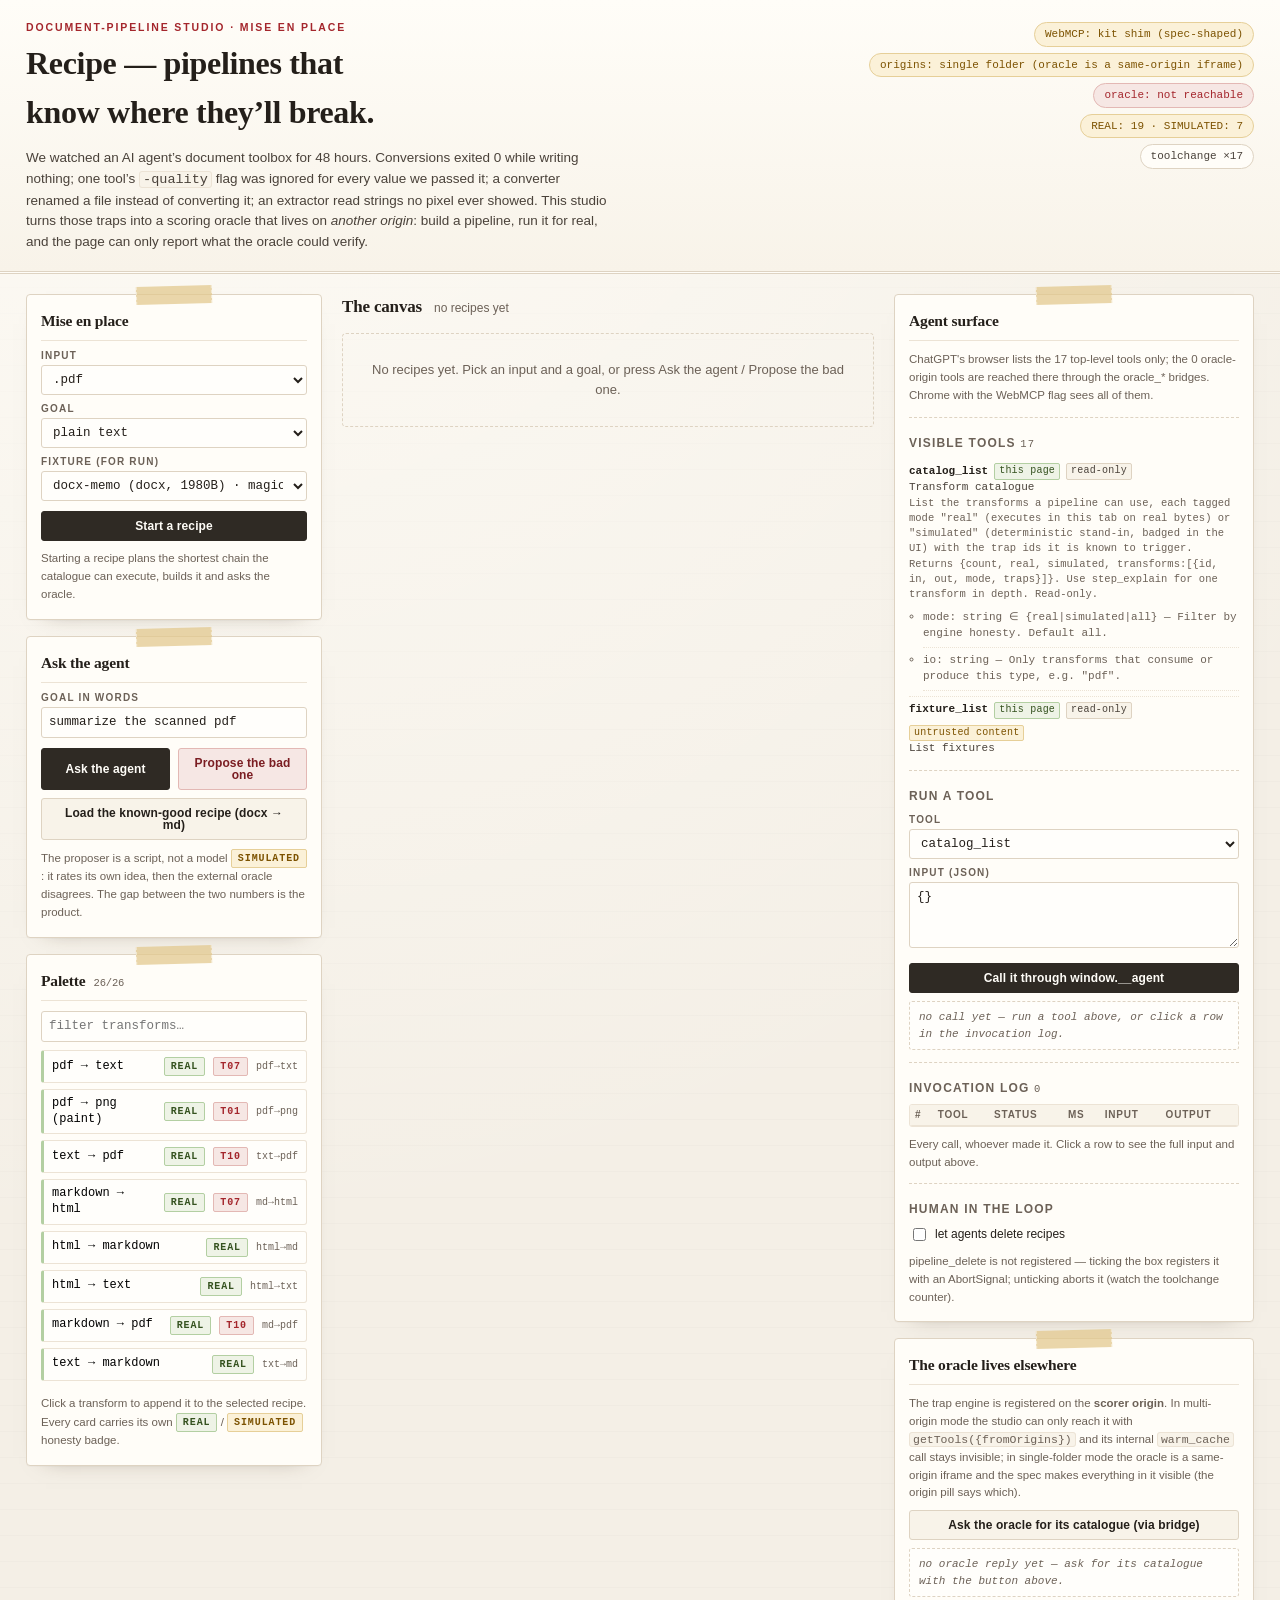
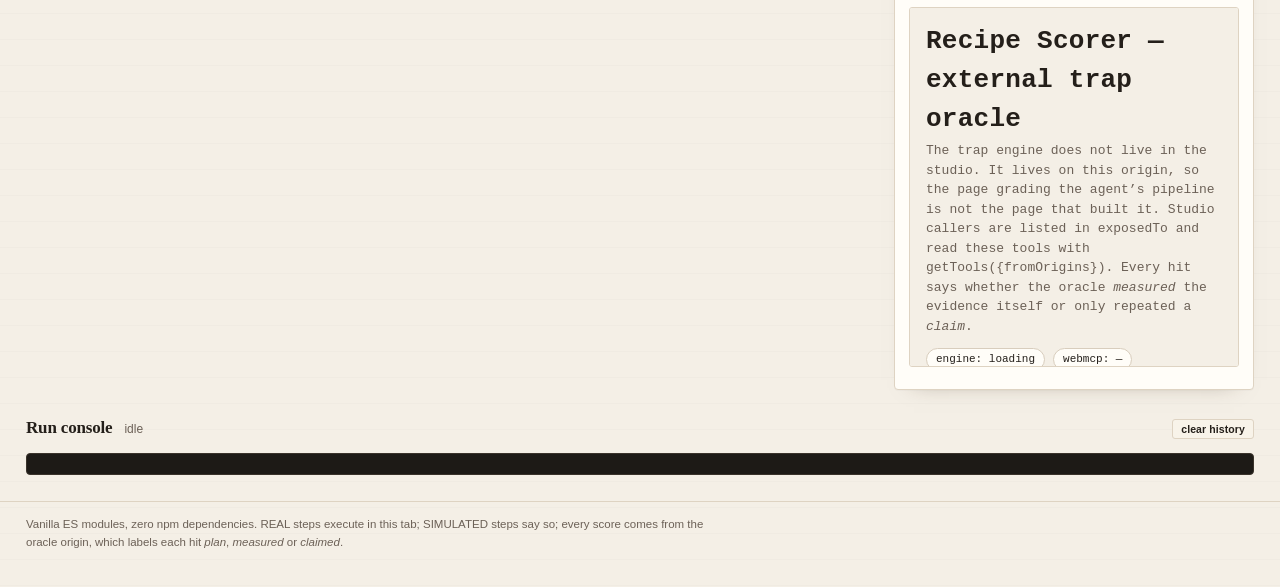
==== commit ab86c0a8: "Fix surface and layout findings from the eval and design reviews Surface (blind-agent eval): - steps" ====
--- a/index.html
+++ b/index.html
@@ -1,7 +1,7 @@
 <!doctype html>
 <html lang="en">
 <head>
-<script src="/kit/mc.js"></script>
+<script src="kit/mc.js"></script>
 <meta charset="utf-8">
 <meta name="viewport" content="width=device-width, initial-scale=1">
 <link rel="icon" href="data:,">
@@ -66,7 +66,7 @@
       <h2>Palette <span class="count" id="palette-count"></span></h2>
       <label class="sr-only" for="palette-filter">Filter transforms</label>
       <input class="filter" id="palette-filter" type="search" placeholder="filter transforms…" data-test="palette-filter">
-      <div id="palette" class="palette" data-test="palette"></div>
+      <div id="palette" class="palette scrolls" data-test="palette"></div>
       <p class="hint">Click a transform to append it to the selected recipe. Every card carries its own
         <span class="badge real">REAL</span> / <span class="badge sim">SIMULATED</span> honesty badge.</p>
     </section>
@@ -88,7 +88,7 @@
       <p class="hint" id="surface-note">Tools exactly as an agent sees them, from <code>getTools({fromOrigins})</code>.</p>
       <div class="sub">
         <h3>Visible tools <span class="count" id="tool-count"></span></h3>
-        <ul id="agent-tools" class="tool-list" data-test="agent-tools"></ul>
+        <ul id="agent-tools" class="tool-list scrolls" data-test="agent-tools"></ul>
       </div>
       <div class="sub">
         <h3>Run a tool</h3>
@@ -97,7 +97,7 @@
         <label class="field" for="call-input"><span>Input (JSON)</span></label>
         <textarea id="call-input" rows="3" spellcheck="false" data-test="call-input">{}</textarea>
         <button class="btn primary wide" id="btn-call" data-test="btn-call" type="button">Call it through window.__agent</button>
-        <pre id="call-out" class="call-out" data-test="call-out" role="status" aria-live="polite">—</pre>
+        <pre id="call-out" class="call-out idle" data-test="call-out" role="status" aria-live="polite">no call yet — run a tool above, or click a row in the invocation log.</pre>
       </div>
       <div class="sub">
         <h3>Invocation log <span class="count" id="invocation-count"></span></h3>
@@ -124,7 +124,7 @@
         it with <code>getTools({fromOrigins})</code> and its internal <code>warm_cache</code> call stays invisible; in single-folder
         mode the oracle is a same-origin iframe and the spec makes everything in it visible (the origin pill says which).</p>
       <button class="btn wide" id="btn-oracle-inspect" data-test="btn-oracle-inspect" type="button">Ask the oracle for its catalogue (via bridge)</button>
-      <pre id="oracle-out" class="call-out" data-test="oracle-out" role="status" aria-live="polite">—</pre>
+      <pre id="oracle-out" class="call-out idle" data-test="oracle-out" role="status" aria-live="polite">no oracle reply yet — ask for its catalogue with the button above.</pre>
       <iframe id="scorer-frame" name="scorer" title="Recipe scorer origin" allow="tools" data-test="scorer-frame" width="300" height="360"></iframe>
     </section>
   </aside>
--- a/src/styles.css
+++ b/src/styles.css
@@ -22,7 +22,7 @@
   --olive: #35521f;
   --olive-soft: #eef3e6;
   --olive-line: #b3cfa2;
-  --amber: #9a6700;
+  --amber: #7c5200;
   --amber-soft: #fbf1d8;
   --amber-line: #e6cf98;
   --gold: #b79a5f;
@@ -64,7 +64,7 @@
 .sr-only { position: absolute; width: 1px; height: 1px; overflow: hidden; clip: rect(0 0 0 0); white-space: nowrap; }
 
 /* ---------------- masthead ---------------- */
-.masthead { border-bottom: 3px double var(--line); background: linear-gradient(180deg, var(--paper-2), var(--paper-3)); }
+.masthead { border-bottom: 3px double var(--line); background: linear-gradient(180deg, var(--paper-2), var(--paper-3)); overflow-x: clip; }
 .mast-inner {
   max-width: 1680px; margin: 0 auto; padding: 22px 26px 18px;
   display: flex; gap: 26px; align-items: flex-start; justify-content: space-between; flex-wrap: wrap;
@@ -73,11 +73,12 @@
 .masthead h1 { margin: 0 0 10px; font-size: clamp(22px, 2.5vw, 34px); max-width: 22ch; }
 .audit-note { max-width: 78ch; color: var(--ink-2); margin: 0; font-size: 13.5px; }
 .audit-note code { background: var(--paper-3); border: 1px solid var(--line-2); padding: 0 3px; border-radius: 3px; }
-.mast-right { display: flex; flex-direction: column; gap: 6px; align-items: flex-end; }
+.mast-right { display: flex; flex-direction: column; gap: 6px; align-items: flex-end; max-width: 100%; min-width: 0; }
 
 .pill {
   font: 500 11px/1.5 var(--mono); border: 1px solid var(--line); background: var(--paper-2);
   border-radius: 999px; padding: 3px 10px; color: var(--ink-2); white-space: nowrap;
+  max-width: 100%; overflow-wrap: anywhere;
 }
 .pill.ok { border-color: var(--olive-line); background: var(--olive-soft); color: var(--olive); }
 .pill.warn { border-color: var(--amber-line); background: var(--amber-soft); color: var(--amber); }
@@ -115,7 +116,7 @@
 
 /* ---------------- controls ---------------- */
 .field { display: block; margin: 9px 0 4px; }
-.field > span { display: block; font: 600 9.5px/1 var(--sans); text-transform: uppercase; letter-spacing: .12em; color: var(--muted); }
+.field > span { display: block; font: 600 10px/1 var(--sans); text-transform: uppercase; letter-spacing: .12em; color: var(--muted); }
 select, input[type='text'], input[type='search'], textarea {
   width: 100%; font: 12.5px/1.4 var(--mono); color: var(--ink);
   background: var(--paper-4); border: 1px solid var(--line); border-radius: 3px; padding: 6px 7px;
@@ -140,8 +141,8 @@
 .btn-row .btn { flex: 1; }
 
 .badge {
-  display: inline-block; font: 700 8.5px/1.5 var(--mono); letter-spacing: .08em;
-  border-radius: 2px; padding: 1px 5px; vertical-align: middle; border: 1px solid var(--line);
+  display: inline-block; font: 700 10px/1.5 var(--mono); letter-spacing: .09em;
+  border-radius: 2px; padding: 1px 6px; vertical-align: middle; border: 1px solid var(--line);
 }
 .badge.real { background: var(--olive-soft); color: var(--olive); border-color: var(--olive-line); }
 .badge.sim { background: var(--amber-soft); color: var(--amber); border-color: var(--amber-line); }
@@ -149,6 +150,12 @@
 
 /* ---------------- palette ---------------- */
 .palette { max-height: 336px; overflow: auto; display: flex; flex-direction: column; gap: 6px; margin-top: 8px; }
+.scrolls.more::after {
+  content: 'scroll for more ↓'; display: block; position: sticky; bottom: -1px; z-index: 1;
+  font: 600 10px/1.6 var(--mono); color: var(--muted); text-align: right;
+  padding: 12px 2px 1px; background: linear-gradient(180deg, rgba(255, 253, 248, 0), var(--paper-2) 62%);
+  pointer-events: none; flex: none;
+}
 .pal-item {
   display: flex; align-items: center; gap: var(--gap); width: 100%; text-align: left;
   background: var(--paper-4); border: 1px solid var(--line-2); border-left: 3px solid var(--line);
@@ -165,10 +172,10 @@
 .canvas-head { display: flex; align-items: baseline; gap: 12px; margin: 0 0 12px; }
 .canvas-head h2 { margin: 0; font-size: 17px; }
 .canvas-head .muted { flex: 1; }
-.canvas { display: flex; gap: 18px; flex-wrap: wrap; align-items: flex-start; min-height: 300px; }
+.canvas { display: grid; grid-template-columns: repeat(auto-fill, minmax(420px, 1fr)); gap: 18px; align-items: start; min-height: 300px; }
 
 .pcard {
-  position: relative; width: 344px; max-width: 100%; background:
+  position: relative; width: auto; min-width: 0; max-width: 100%; background:
     repeating-linear-gradient(0deg, rgba(120, 100, 70, .07) 0 1px, rgba(0, 0, 0, 0) 1px 22px),
     var(--paper-2);
   border: 1px solid var(--line); border-radius: 3px; padding: 14px 14px 12px;
@@ -193,7 +200,7 @@
 .stars.dirty .glyphs .on, .stars.dirty .glyphs .half { color: var(--rust); }
 .stars .num { font: 700 15px/1 var(--mono); }
 .stars.dirty .num { color: var(--rust); }
-.stars .lbl { font: 9.5px/1.4 var(--mono); color: var(--muted); text-transform: uppercase; letter-spacing: .08em; }
+.stars .lbl { font: 10px/1.4 var(--mono); color: var(--muted); text-transform: uppercase; letter-spacing: .08em; }
 
 .steps { list-style: none; margin: 10px 0 0; padding: 0; display: flex; flex-direction: column; gap: var(--gap); }
 .step { position: relative; border: 1px solid var(--line-2); border-radius: 3px; padding: 7px 8px; background: var(--paper-4); }
@@ -210,14 +217,14 @@
 .pcard-score ul { margin: 6px 0 0; padding-left: 16px; }
 .pcard-score li { margin-bottom: 3px; }
 .pcard-score li code { color: var(--rust); font-weight: 700; }
-.basis { font: 700 8.5px/1.5 var(--mono); letter-spacing: .06em; border-radius: 2px; padding: 0 4px; border: 1px solid var(--line); text-transform: uppercase; }
+.basis { font: 700 10px/1.5 var(--mono); letter-spacing: .07em; border-radius: 2px; padding: 0 5px; border: 1px solid var(--line); text-transform: uppercase; }
 .basis.plan { background: var(--paper-3); color: var(--ink-2); }
 .basis.measured { background: var(--olive-soft); color: var(--olive); border-color: var(--olive-line); }
 .basis.claimed { background: var(--amber-soft); color: var(--amber); border-color: var(--amber-line); }
 .evidence { font-size: 10.5px; margin: 6px 0 0; color: var(--rust-text); }
 .pcard-gap { margin-top: 8px; font: 11.5px/1.5 var(--mono); }
 .pcard-gap .gapnum { color: var(--rust); font-weight: 700; }
-.empty-canvas { color: var(--muted); font-size: 13px; border: 1px dashed var(--line); border-radius: 4px; padding: 26px 20px; width: 100%; text-align: center; }
+.empty-canvas { color: var(--muted); font-size: 13px; border: 1px dashed var(--line); border-radius: 4px; padding: 26px 20px; width: 100%; grid-column: 1 / -1; text-align: center; }
 
 /* ---------------- agent surface ---------------- */
 .tool-list { list-style: none; margin: 0; padding: 0; max-height: 300px; overflow: auto; }
@@ -227,17 +234,21 @@
 .tool-title { color: var(--ink-2); }
 .tool-desc { color: var(--muted); font-size: 10.5px; white-space: normal; }
 .tool-params { margin: 3px 0 0; padding-left: 14px; color: var(--muted); font-size: 10px; }
-.x { color: var(--amber); font-size: 9px; border: 1px solid var(--amber-line); background: var(--amber-soft); border-radius: 2px; padding: 0 3px; height: fit-content; }
+.x { color: var(--amber); font-size: 10px; letter-spacing: .02em; border: 1px solid var(--amber-line); background: var(--amber-soft); border-radius: 2px; padding: 0 4px; height: fit-content; }
 .x.local { color: var(--olive); border-color: var(--olive-line); background: var(--olive-soft); }
 .x.ro { color: var(--ink-2); border-color: var(--line); background: var(--paper-3); }
 .call-out {
   font: 11px/1.5 var(--mono); background: var(--out-bg); color: var(--out-fg); border-radius: 3px;
   padding: 8px 9px; margin: 8px 0 0; max-height: 220px; overflow: auto; white-space: pre-wrap; word-break: break-word;
 }
+.call-out.idle {
+  background: var(--paper-4); color: var(--muted); border: 1px dashed var(--line);
+  font-style: italic; padding: 7px 9px;
+}
 .table-wrap { overflow-x: auto; max-height: 220px; overflow-y: auto; border: 1px solid var(--line-2); border-radius: 3px; }
 .invocations { border-collapse: collapse; width: 100%; font-size: 10.5px; }
 .invocations th, .invocations td { text-align: left; padding: 3px 5px; border-bottom: 1px solid var(--line-2); vertical-align: top; white-space: nowrap; }
-.invocations th { font: 600 9px/1.4 var(--sans); text-transform: uppercase; letter-spacing: .08em; color: var(--muted); background: var(--paper-3); position: sticky; top: 0; }
+.invocations th { font: 600 10px/1.4 var(--sans); text-transform: uppercase; letter-spacing: .08em; color: var(--muted); background: var(--paper-3); position: sticky; top: 0; }
 .invocations tr.err td { color: var(--rust-text); }
 .invocations tr { cursor: pointer; }
 .invocations tr:hover td { background: var(--paper-3); }
@@ -262,6 +273,14 @@
 
 /* ---------------- media ---------------- */
 @media (max-width: 1180px) { .board { grid-template-columns: 1fr; } }
+@media (max-width: 760px) {
+  .mast-inner { padding: 18px 16px 14px; gap: 14px; }
+  .mast-right { flex-direction: row; flex-wrap: wrap; align-items: flex-start; justify-content: flex-start; }
+  .pill { white-space: normal; }
+  .board { padding: 16px 16px 0; }
+  .console-wrap, .colophon { padding-left: 16px; padding-right: 16px; }
+  .canvas { grid-template-columns: 1fr; }
+}
 @media (prefers-reduced-motion: reduce) {
   *, *::before, *::after { animation-duration: .01ms !important; animation-iteration-count: 1 !important; transition-duration: .01ms !important; scroll-behavior: auto !important; }
   .btn:active { transform: none; }
